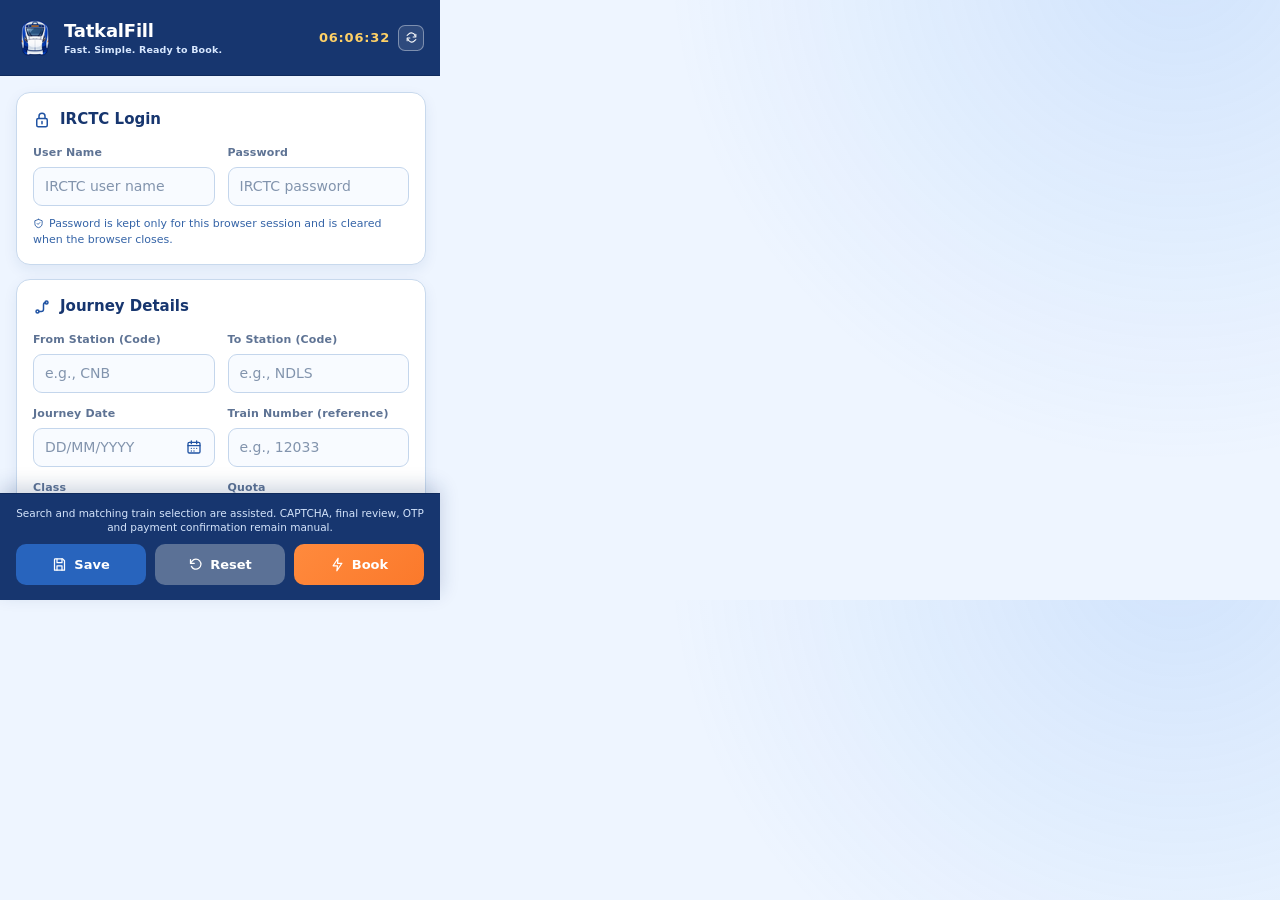
==== extension/popup.html @ 0eace565 "feat: add TatkalFill product website" ====
<!DOCTYPE html>
<html lang="en">
  <head>
    <meta charset="UTF-8" />
    <meta name="viewport" content="width=device-width, initial-scale=1.0" />
    <title>TatkalFill</title>
    <!-- Link to your custom stylesheet -->
    <link rel="stylesheet" type="text/css" href="./popup.css" />
  </head>
  <body class="text-slate-200 p-4">
    <svg class="icon-sprite" aria-hidden="true">
      <symbol id="icon-refresh" viewBox="0 0 24 24"><path d="M20 6v5h-5M4 18v-5h5"/><path d="M18.5 9A7 7 0 0 0 6.2 6.2L4 8m16 8-2.2 1.8A7 7 0 0 1 5.5 15"/></symbol>
      <symbol id="icon-lock" viewBox="0 0 24 24"><rect x="5" y="10" width="14" height="11" rx="2"/><path d="M8 10V7a4 4 0 0 1 8 0v3M12 14v3"/></symbol>
      <symbol id="icon-shield" viewBox="0 0 24 24"><path d="M12 3 20 6v6c0 5-3.4 8-8 9-4.6-1-8-4-8-9V6l8-3Z"/><path d="m9 12 2 2 4-4"/></symbol>
      <symbol id="icon-route" viewBox="0 0 24 24"><circle cx="6" cy="18" r="2"/><circle cx="18" cy="6" r="2"/><path d="M8 18h3a3 3 0 0 0 3-3V9a3 3 0 0 1 3-3"/></symbol>
      <symbol id="icon-calendar" viewBox="0 0 24 24"><rect x="3" y="5" width="18" height="16" rx="2"/><path d="M16 3v4M8 3v4M3 10h18M8 14h.01M12 14h.01M16 14h.01M8 18h.01M12 18h.01"/></symbol>
      <symbol id="icon-sliders" viewBox="0 0 24 24"><path d="M4 6h6M14 6h6M4 12h2M10 12h10M4 18h10M18 18h2"/><circle cx="12" cy="6" r="2"/><circle cx="8" cy="12" r="2"/><circle cx="16" cy="18" r="2"/></symbol>
      <symbol id="icon-save" viewBox="0 0 24 24"><path d="M5 3h12l3 3v15H4V4a1 1 0 0 1 1-1Z"/><path d="M8 3v6h8V3M8 21v-7h8v7"/></symbol>
      <symbol id="icon-reset" viewBox="0 0 24 24"><path d="M4 4v6h6"/><path d="M5.5 15a8 8 0 1 0 1-8.5L4 10"/></symbol>
      <symbol id="icon-bolt" viewBox="0 0 24 24"><path d="m13 2-8 12h7l-1 8 8-12h-7l1-8Z"/></symbol>
      <symbol id="icon-user" viewBox="0 0 24 24"><circle cx="12" cy="8" r="4"/><path d="M4 21a8 8 0 0 1 16 0"/></symbol>
    </svg>
    <!-- Header Section -->
    <header
      class="flex items-center justify-between pb-3 mb-3 border-b border-slate-700"
    >
      <div class="brand-block">
        <img class="brand-icon" src="./images/icon48.png" alt="" aria-hidden="true" />
        <div class="brand-copy">
          <h1>TatkalFill</h1>
          <p class="brand-tagline">Fast. Simple. Ready to Book.</p>
        </div>
      </div>
      <div class="header-meta">
        <div class="clock-row">
          <div id="liveClock" class="live-clock" aria-label="Current time">--:--:--</div>
          <button id="reloadPopupButton" class="reload-popup-button" type="button" aria-label="Reload extension popup" title="Reload popup">
            <svg class="ui-icon" aria-hidden="true"><use href="#icon-refresh"></use></svg>
          </button>
        </div>
        <div id="status" class="text-xs font-medium px-2 py-1 rounded"></div>
      </div>
    </header>

    <!-- Main scrollable area -->
    <main class="max-h-[500px] overflow-y-auto pr-2">
      <!-- IRCTC Login Section -->
      <div class="bg-slate-800 p-4 rounded-lg mb-4 shadow-md">
        <h2
          class="text-lg font-semibold text-white mb-3 flex items-center gap-2"
        >
          <svg class="ui-icon" aria-hidden="true"><use href="#icon-lock"></use></svg>IRCTC Login
        </h2>
        <div class="grid grid-cols-2 gap-4">
          <div>
            <label for="irctcUsername" class="block text-xs font-medium text-slate-400 mb-1">User Name</label>
            <input
              type="text"
              id="irctcUsername"
              autocomplete="username"
              placeholder="IRCTC user name"
              class="w-full bg-slate-700 border border-slate-600 rounded-md px-3 py-1.5 text-sm focus:ring-2 focus:ring-blue-500 focus:outline-none"
            />
          </div>
          <div>
            <label for="irctcPassword" class="block text-xs font-medium text-slate-400 mb-1">Password</label>
            <input
              type="password"
              id="irctcPassword"
              autocomplete="current-password"
              placeholder="IRCTC password"
              class="w-full bg-slate-700 border border-slate-600 rounded-md px-3 py-1.5 text-sm focus:ring-2 focus:ring-blue-500 focus:outline-none"
            />
          </div>
        </div>
        <p class="login-storage-note"><svg class="ui-icon" aria-hidden="true"><use href="#icon-shield"></use></svg>Password is kept only for this browser session and is cleared when the browser closes.</p>
      </div>

      <!-- Journey Details Section -->
      <div class="bg-slate-800 p-4 rounded-lg mb-4 shadow-md">
        <h2
          class="text-lg font-semibold text-white mb-3 flex items-center gap-2"
        >
          <svg class="ui-icon" aria-hidden="true"><use href="#icon-route"></use></svg>Journey Details
        </h2>
        <div class="grid grid-cols-2 gap-4">
          <div>
            <label
              for="fromStation"
              class="block text-xs font-medium text-slate-400 mb-1"
              >From Station (Code)</label
            ><input
              type="text"
              id="fromStation"
              placeholder="e.g., CNB"
              class="w-full bg-slate-700 border border-slate-600 rounded-md px-3 py-1.5 text-sm focus:ring-2 focus:ring-blue-500 focus:outline-none"
              formcontrolname="origin"
            />
          </div>
          <div>
            <label
              for="toStation"
              class="block text-xs font-medium text-slate-400 mb-1"
              >To Station (Code)</label
            ><input
              type="text"
              id="toStation"
              placeholder="e.g., NDLS"
              class="w-full bg-slate-700 border border-slate-600 rounded-md px-3 py-1.5 text-sm focus:ring-2 focus:ring-blue-500 focus:outline-none"
              formcontrolname="destination"
            />
          </div>
          <div>
            <label
              for="journeyDate"
              class="block text-xs font-medium text-slate-400 mb-1"
              >Journey Date</label
            ><div class="date-picker-field">
              <input
                type="text"
                id="journeyDate"
                placeholder="DD/MM/YYYY"
                readonly
                aria-label="Journey Date DD/MM/YYYY"
                class="w-full bg-slate-700 border border-slate-600 rounded-md px-3 py-1.5 text-sm"
              />
              <button type="button" id="datePickerButton" aria-label="Choose journey date"><svg class="ui-icon" aria-hidden="true"><use href="#icon-calendar"></use></svg></button>
              <input type="date" id="journeyDatePicker" tabindex="-1" aria-hidden="true" />
            </div>
          </div>
          <div>
            <label
              for="trainNumber"
              class="block text-xs font-medium text-slate-400 mb-1"
              >Train Number (reference)</label
            ><input
              type="text"
              id="trainNumber"
              placeholder="e.g., 12033"
              class="w-full bg-slate-700 border border-slate-600 rounded-md px-3 py-1.5 text-sm focus:ring-2 focus:ring-blue-500 focus:outline-none"
            />
          </div>
          <div class="col-span-1">
            <label
              for="class"
              class="block text-xs font-medium text-slate-400 mb-1"
              >Class</label
            ><select
              id="class"
              class="w-full bg-slate-700 border border-slate-600 rounded-md px-3 py-1.5 text-sm focus:ring-2 focus:ring-blue-500 focus:outline-none"
              formcontrolname="journeyClass"
            >
              <option value="CC">AC Chair car (CC)</option>
              <option value="EC">Exec. Chair Car (EC)</option>
              <option value="SL">Sleeper (SL)</option>
              <option value="3A">AC 3 Tier (3A)</option>
              <option value="2A">AC 2 Tier (2A)</option>
              <option value="1A">AC First Class (1A)</option>
              <option value="3E">AC 3 Economy (3E)</option>
              <option value="2S">Second Sitting (2S)</option>
            </select>
          </div>
          <div class="col-span-1">
            <label
              for="quota"
              class="block text-xs font-medium text-slate-400 mb-1"
              >Quota</label
            ><select
              id="quota"
              class="w-full bg-slate-700 border border-slate-600 rounded-md px-3 py-1.5 text-sm focus:ring-2 focus:ring-blue-500 focus:outline-none"
              formcontrolname="journeyQuota"
            >
              <option value="TQ">TATKAL</option>
              <option value="GN">GENERAL</option>
              <option value="PT">PREMIUM TATKAL</option>
            </select>
          </div>
        </div>
      </div>

      <div id="passenger-details"></div>
      <p class="berth-policy-note"><strong>Berth preference:</strong> Please select a preference for each passenger. If left as No preference, IRCTC will use the saved passenger preference when available. Maximum limits per ticket: Lower for 2 passengers and Side Lower for 1 passenger. Exceeding these limits causes an IRCTC validation error.</p>

      <div class="bg-slate-800 p-4 rounded-lg mb-4 shadow-md">
        <h2
          class="text-lg font-semibold text-white mb-3 flex items-center gap-2"
        >
          <svg class="ui-icon" aria-hidden="true"><use href="#icon-sliders"></use></svg>Other Preferences
        </h2>
        <div class="space-y-4">
          <div class="flex items-start">
            <input
              id="autoUpgradation"
              type="checkbox"
              class="h-4 w-4 mt-1 rounded border-gray-300 text-blue-600 focus:ring-blue-500"
              formcontrolname="autoUpgradationSelected"
            /><label
              for="autoUpgradation"
              class="ml-3 block text-sm font-medium text-slate-300"
              >Consider for Auto Upgradation</label
            >
          </div>
          <div class="flex items-start">
            <input
              id="bookOnlyIfConfirmed"
              type="checkbox"
              class="h-4 w-4 mt-1 rounded border-gray-300 text-blue-600 focus:ring-blue-500"
            /><label
              for="bookOnlyIfConfirmed"
              class="ml-3 block text-sm font-medium text-slate-300"
              formcontrolname="bookOnlyIfCnf"
              >Book only if confirm berths are allotted</label
            >
          </div>
          <div>
            <label
              for="coachNumber"
              class="block text-xs font-medium text-slate-400 mb-1"
              >Preferred Coach No.</label
            ><input
              type="text"
              id="coachNumber"
              placeholder="e.g., B11"
              class="w-full bg-slate-700 border border-slate-600 rounded-md px-3 py-1.5 text-sm focus:ring-2 focus:ring-blue-500 focus:outline-none"
              formcontrolname="coachId"
            />
          </div>
          <div>
            <label
              for="mobileNumber"
              class="block text-xs font-medium text-slate-400 mb-1"
              >Mobile Number</label
            ><input
              type="text"
              id="mobileNumber"
              placeholder="10-digit mobile number"
              class="w-full bg-slate-700 border border-slate-600 rounded-md px-3 py-1.5 text-sm focus:ring-2 focus:ring-blue-500 focus:outline-none"
              formcontrolname="mobileNumber"
            />
          </div>
          <div>
            <label
              for="paymentMode"
              class="block text-xs font-medium text-slate-400 mb-1"
              >Payment Mode</label
            ><select
              id="paymentMode"
              class="w-full bg-slate-700 border border-slate-600 rounded-md px-3 py-1.5 text-sm focus:ring-2 focus:ring-blue-500 focus:outline-none"
              formcontrolname="paymentType"
            >
              <option value="UPI">Pay through BHIM/UPI</option>
              <option value="CCDC">Pay through Credit/Debit Cards</option>
            </select>
          </div>
        </div>
      </div>
    </main>

    <!-- Action Buttons Footer -->
    <footer class="pt-3 border-t border-slate-700">
      <p class="safety-note">Search and matching train selection are assisted. CAPTCHA, final review, OTP and payment confirmation remain manual.</p>
      <div class="grid grid-cols-3 gap-2">
        <button
          id="saveButton"
          class="w-full flex items-center justify-center gap-2 bg-blue-600 hover:bg-blue-700 text-white font-semibold py-2 rounded-md transition-all duration-200"
        >
          <svg class="ui-icon" aria-hidden="true"><use href="#icon-save"></use></svg>Save
        </button>
        <button
          id="clearButton"
          class="w-full flex items-center justify-center gap-2 bg-red-600 hover:bg-red-700 text-white font-semibold py-2 rounded-md transition-all duration-200"
        >
          <svg class="ui-icon" aria-hidden="true"><use href="#icon-reset"></use></svg>Reset
        </button>
        <button
          id="bookButton"
          class="w-full flex items-center justify-center gap-2 bg-green-600 hover:bg-green-700 text-white font-semibold py-2 rounded-md transition-all duration-200"
        >
          <svg class="ui-icon" aria-hidden="true"><use href="#icon-bolt"></use></svg>Book
        </button>
      </div>
    </footer>

    <script src="./popup.js"></script>
  </body>
</html>
---- extension/popup.css ----
:root {
  color-scheme: light;
  --navy: #17366f;
  --surface: #ffffff;
  --surface-2: #edf5ff;
  --line: #c4d6ec;
  --text: #17315e;
  --muted: #5e7394;
  --accent: #2053a3;
  --accent-dark: #173d7d;
  --gold: #ffd166;
  --lavender: #7388aa;
  --orange: #fb792b;
  --red: #e35d68;
}

* { box-sizing: border-box; }

.icon-sprite {
  position: absolute;
  width: 0;
  height: 0;
  overflow: hidden;
}

.ui-icon {
  width: 1em;
  height: 1em;
  flex: 0 0 auto;
  fill: none;
  stroke: currentColor;
  stroke-width: 2;
  stroke-linecap: round;
  stroke-linejoin: round;
}

html, body { margin: 0; }

body {
  width: 440px;
  height: 600px;
  padding: 0;
  overflow: hidden;
  display: flex;
  flex-direction: column;
  color: var(--text);
  background:
    radial-gradient(circle at 92% -8%, rgba(67, 145, 239, .17), transparent 38%),
    #eef5ff;
  font: 14px/1.45 Inter, ui-sans-serif, system-ui, -apple-system, "Segoe UI", sans-serif;
}

.login-storage-note {
  margin: 10px 0 0;
  color: #3564a7;
  font-size: 11px;
  line-height: 1.45;
}

.login-storage-note .ui-icon {
  margin-right: 5px;
  vertical-align: -2px;
}

header {
  min-height: 76px;
  padding: 12px 16px;
  display: flex;
  align-items: center;
  justify-content: space-between;
  border-bottom: 1px solid #102b5d;
  background: var(--navy);
}

.brand-block { min-width: 0; display: flex; align-items: center; gap: 10px; }
.brand-icon { width: 38px; height: 38px; flex: 0 0 auto; object-fit: contain; }
.brand-copy { min-width: 0; }
h1 { margin: 0; color: #fff; font-size: 18px; line-height: 1.1; letter-spacing: -.2px; }
.brand-tagline { margin: 4px 0 0; color: #d8e8ff; font-size: 9.5px; font-weight: 600; line-height: 1; letter-spacing: .15px; white-space: nowrap; }

.header-meta {
  display: flex;
  align-items: flex-end;
  flex-direction: column;
  gap: 4px;
  min-width: 82px;
}

.clock-row {
  display: flex;
  align-items: center;
  gap: 8px;
}

.live-clock {
  color: var(--gold);
  font-size: 13px;
  font-weight: 750;
  line-height: 1;
  letter-spacing: .8px;
  font-variant-numeric: tabular-nums;
}

.reload-popup-button {
  width: 26px;
  height: 26px;
  padding: 0;
  display: inline-flex;
  align-items: center;
  justify-content: center;
  border: 1px solid rgba(255, 255, 255, .38);
  border-radius: 7px;
  color: #fff;
  background: rgba(255, 255, 255, .1);
  cursor: pointer;
  transition: background .18s ease, border-color .18s ease, transform .18s ease;
}

.reload-popup-button .ui-icon {
  color: currentColor;
  width: 13px;
  height: 13px;
}

.reload-popup-button:hover {
  border-color: rgba(255, 255, 255, .72);
  background: rgba(255, 255, 255, .2);
}

.reload-popup-button:active {
  transform: rotate(35deg) scale(.94);
}

.reload-popup-button:focus-visible {
  outline: 2px solid var(--accent);
  outline-offset: 2px;
}

#status:empty { display: none; }
#status { padding: 5px 8px; border-radius: 999px; font-size: 11px; font-weight: 700; }
.bg-green-500 { background: #16794f; }
.bg-red-500 { background: #ad3434; }

main {
  min-height: 0;
  max-height: none;
  flex: 1;
  padding: 16px 14px 4px 16px;
  overflow-y: auto;
  overscroll-behavior: contain;
}

main > div, main > section, #passenger-details > section {
  margin: 0 0 14px;
  padding: 16px;
  border: 1px solid #c8d9ed;
  border-radius: 14px;
  background: var(--surface);
  box-shadow: 0 5px 14px rgba(25, 66, 125, .08);
  contain: layout paint;
}

#passenger-details { margin: 0; padding: 0; border: 0; background: none; box-shadow: none; }

.berth-policy-note {
  margin: -2px 0 14px;
  padding: 11px 13px;
  border: 1px solid #f3bd86;
  border-radius: 10px;
  color: #7a4a1f;
  background: #fff6e9;
  font-size: 11px;
  line-height: 1.5;
}

.berth-policy-note strong { color: #d86116; }

h2 {
  display: flex;
  align-items: center;
  gap: 9px;
  margin: 0 0 14px;
  color: var(--navy);
  font-size: 15px;
  font-weight: 750;
}
h2 .ui-icon { width: 18px; height: 18px; color: var(--accent); }

.grid { display: grid; }
.grid-cols-2 { grid-template-columns: repeat(2, minmax(0, 1fr)); }
.grid-cols-3 { grid-template-columns: repeat(3, minmax(0, 1fr)); }
.gap-4 { gap: 13px; }
.col-span-3 { grid-column: span 3; }
.space-y-4 { display: grid; gap: 13px; }

label {
  display: block;
  margin: 0 0 6px;
  color: var(--muted);
  font-size: 11px;
  font-weight: 650;
  letter-spacing: .15px;
}

input:not([type="checkbox"]), select {
  display: block;
  width: 100%;
  height: 39px;
  padding: 0 11px;
  border: 1px solid var(--line);
  border-radius: 9px;
  outline: none;
  color: var(--text);
  background-color: #f8fbff;
  font: inherit;
  transition: border-color .14s ease, box-shadow .14s ease, background-color .14s ease;
}

select {
  -webkit-appearance: none;
  appearance: none;
  padding-right: 40px;
  background-image: url("data:image/svg+xml,%3Csvg xmlns='http://www.w3.org/2000/svg' width='14' height='14' viewBox='0 0 24 24' fill='none' stroke='%2317366f' stroke-width='2.2' stroke-linecap='round' stroke-linejoin='round'%3E%3Cpath d='m6 9 6 6 6-6'/%3E%3C/svg%3E");
  background-repeat: no-repeat;
  background-position: right 14px center;
  background-size: 14px 14px;
}

input::placeholder { color: #8294ad; }
input:not([type="checkbox"]):hover, select:hover { border-color: #779bc8; }
input:not([type="checkbox"]):focus, select:focus {
  border-color: var(--accent);
  background-color: #fff;
  box-shadow: 0 0 0 3px rgba(32, 83, 163, .13);
}

.date-picker-field { position: relative; display: flex; }
.date-picker-field #journeyDate { padding-right: 43px; cursor: pointer; }
.date-picker-field #datePickerButton {
  position: absolute;
  top: 1px;
  right: 1px;
  width: 39px;
  height: 37px;
  border-radius: 0 8px 8px 0;
  color: var(--accent);
  background: transparent;
  box-shadow: none;
}
.date-picker-field #datePickerButton { display: inline-flex; align-items: center; justify-content: center; }
.date-picker-field #datePickerButton:hover { transform: none; background: rgba(32, 83, 163, .09); }
.date-picker-field #datePickerButton .ui-icon { width: 16px; height: 16px; }
.date-picker-field #journeyDatePicker {
  position: absolute;
  right: 4px;
  bottom: 2px;
  width: 1px;
  height: 1px;
  padding: 0;
  opacity: 0;
  pointer-events: none;
}

.flex.items-start { display: flex; align-items: center; gap: 10px; }
.flex.items-start label { margin: 0; color: #314d78; font-size: 13px; cursor: pointer; }
input[type="checkbox"] {
  width: 17px;
  height: 17px;
  margin: 0;
  accent-color: var(--accent);
  cursor: pointer;
}

footer {
  flex: 0 0 auto;
  position: relative;
  z-index: 2;
  padding: 12px 16px 15px;
  border-top: 1px solid #102b5d;
  background: var(--navy);
  box-shadow: 0 -7px 18px rgba(18, 51, 105, .2);
}

.safety-note {
  margin: 0 0 10px;
  color: #d4e4fb;
  font-size: 10.5px;
  line-height: 1.35;
  text-align: center;
}

footer .grid { grid-template-columns: repeat(3, minmax(0, 1fr)); gap: 9px; }
button {
  height: 41px;
  border: 0;
  border-radius: 10px;
  color: white;
  font: 750 13px/1 Inter, ui-sans-serif, system-ui, sans-serif;
  cursor: pointer;
  transition: transform .14s ease, background-color .14s ease, border-color .14s ease;
}
button:hover { transform: translateY(-1px); }
button:active { transform: translateY(0); }
#saveButton { background: #2864bd; }
#saveButton:hover { background: #3272ce; }
#clearButton { background: #5b7196; color: #fff; }
#clearButton:hover { background: #6980a5; }
#bookButton { background: linear-gradient(135deg, #ff8a3d, var(--orange)); }
#bookButton:hover { background: linear-gradient(135deg, #ff9852, #ef6d1d); }
footer button {
  display: inline-flex;
  align-items: center;
  justify-content: center;
  gap: 7px;
  white-space: nowrap;
}
footer button .ui-icon {
  width: 15px;
  height: 15px;
  display: block;
}

::-webkit-scrollbar { width: 6px; }
::-webkit-scrollbar-track { background: transparent; }
::-webkit-scrollbar-thumb { border-radius: 999px; background: #7ea2cf; }
::-webkit-scrollbar-thumb:hover { background: #5f88bb; }
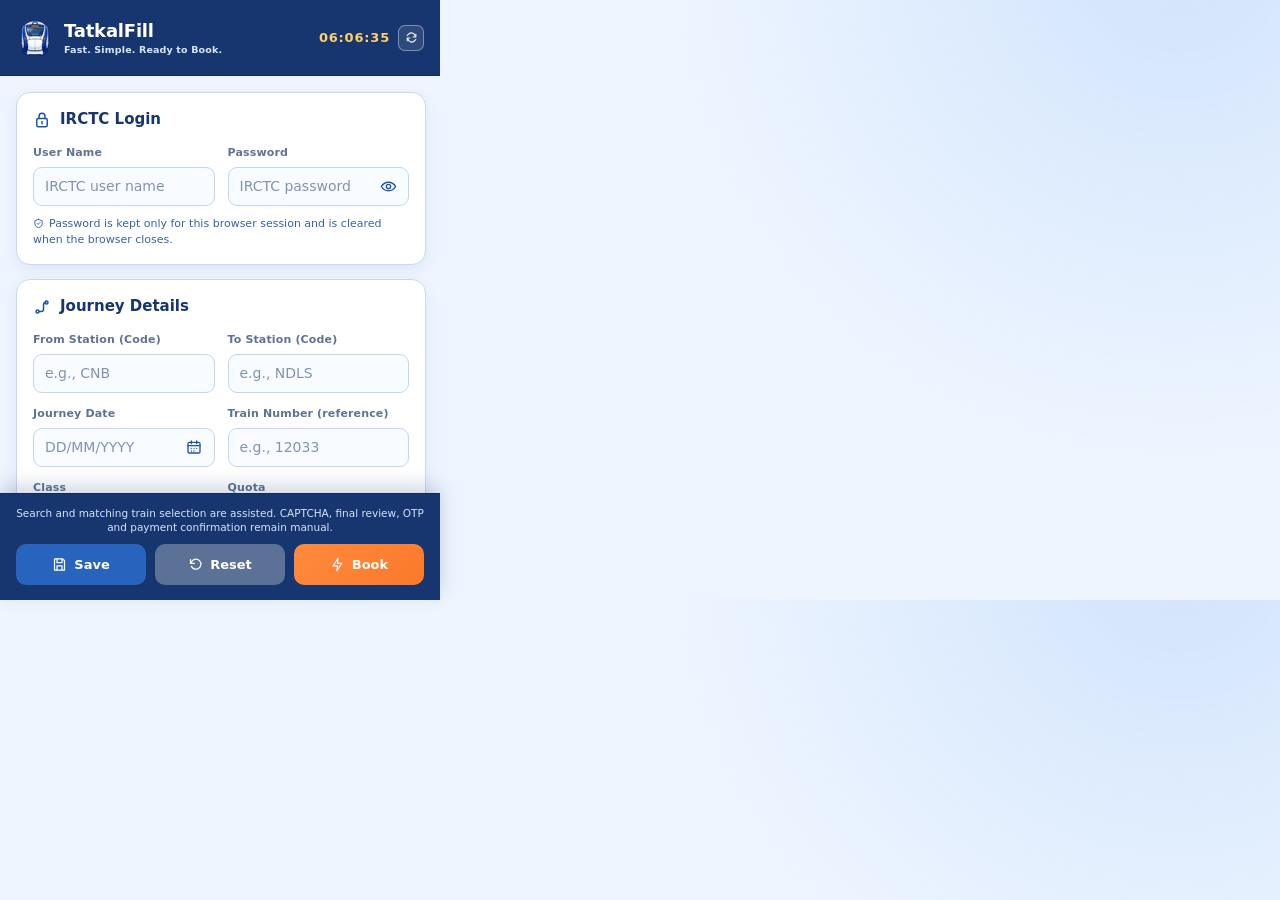
==== commit f58bdc4e: "feat: add consistent password visibility toggle" ====
--- a/extension/popup.html
+++ b/extension/popup.html
@@ -19,6 +19,8 @@
       <symbol id="icon-reset" viewBox="0 0 24 24"><path d="M4 4v6h6"/><path d="M5.5 15a8 8 0 1 0 1-8.5L4 10"/></symbol>
       <symbol id="icon-bolt" viewBox="0 0 24 24"><path d="m13 2-8 12h7l-1 8 8-12h-7l1-8Z"/></symbol>
       <symbol id="icon-user" viewBox="0 0 24 24"><circle cx="12" cy="8" r="4"/><path d="M4 21a8 8 0 0 1 16 0"/></symbol>
+      <symbol id="icon-eye" viewBox="0 0 24 24"><path d="M2 12s3.5-6 10-6 10 6 10 6-3.5 6-10 6S2 12 2 12Z"/><circle cx="12" cy="12" r="3"/></symbol>
+      <symbol id="icon-eye-off" viewBox="0 0 24 24"><path d="m3 3 18 18M10.6 6.2A10.7 10.7 0 0 1 12 6c6.5 0 10 6 10 6a18 18 0 0 1-2.1 2.9M6.6 6.6C3.6 8.5 2 12 2 12s3.5 6 10 6c1.5 0 2.8-.3 4-.7M9.9 9.9a3 3 0 0 0 4.2 4.2"/></symbol>
     </svg>
     <!-- Header Section -->
     <header
@@ -64,13 +66,26 @@
           </div>
           <div>
             <label for="irctcPassword" class="block text-xs font-medium text-slate-400 mb-1">Password</label>
-            <input
-              type="password"
-              id="irctcPassword"
-              autocomplete="current-password"
-              placeholder="IRCTC password"
-              class="w-full bg-slate-700 border border-slate-600 rounded-md px-3 py-1.5 text-sm focus:ring-2 focus:ring-blue-500 focus:outline-none"
-            />
+            <div class="password-field">
+              <input
+                type="password"
+                id="irctcPassword"
+                autocomplete="current-password"
+                placeholder="IRCTC password"
+                class="w-full bg-slate-700 border border-slate-600 rounded-md px-3 py-1.5 text-sm focus:ring-2 focus:ring-blue-500 focus:outline-none"
+              />
+              <button
+                type="button"
+                id="passwordToggleButton"
+                class="password-toggle-button"
+                aria-label="Show password"
+                aria-pressed="false"
+                title="Show password"
+              >
+                <svg class="ui-icon password-show-icon" aria-hidden="true"><use href="#icon-eye"></use></svg>
+                <svg class="ui-icon password-hide-icon" aria-hidden="true"><use href="#icon-eye-off"></use></svg>
+              </button>
+            </div>
           </div>
         </div>
         <p class="login-storage-note"><svg class="ui-icon" aria-hidden="true"><use href="#icon-shield"></use></svg>Password is kept only for this browser session and is cleared when the browser closes.</p>
--- a/extension/popup.css
+++ b/extension/popup.css
@@ -234,6 +234,70 @@
   box-shadow: 0 0 0 3px rgba(32, 83, 163, .13);
 }
 
+.password-field {
+  position: relative;
+  display: flex;
+}
+
+.password-field #irctcPassword {
+  padding-right: 43px;
+}
+
+.password-field #irctcPassword::-ms-reveal,
+.password-field #irctcPassword::-ms-clear {
+  display: none;
+}
+
+.password-field #irctcPassword::-webkit-credentials-auto-fill-button {
+  visibility: hidden;
+  pointer-events: none;
+  position: absolute;
+  right: 0;
+}
+
+.password-toggle-button {
+  position: absolute;
+  top: 1px;
+  right: 1px;
+  z-index: 1;
+  width: 39px;
+  height: 37px;
+  padding: 0;
+  display: inline-flex;
+  align-items: center;
+  justify-content: center;
+  border: 0;
+  border-radius: 0 8px 8px 0;
+  color: var(--accent);
+  background: transparent;
+  box-shadow: none;
+}
+
+.password-toggle-button:hover {
+  color: var(--navy);
+  background: rgba(32, 83, 163, .09);
+  transform: none;
+}
+
+.password-toggle-button:focus-visible {
+  outline: 2px solid var(--accent);
+  outline-offset: -3px;
+}
+
+.password-toggle-button .ui-icon {
+  width: 17px;
+  height: 17px;
+}
+
+.password-hide-icon,
+.password-toggle-button[aria-pressed="true"] .password-show-icon {
+  display: none;
+}
+
+.password-toggle-button[aria-pressed="true"] .password-hide-icon {
+  display: block;
+}
+
 .date-picker-field { position: relative; display: flex; }
 .date-picker-field #journeyDate { padding-right: 43px; cursor: pointer; }
 .date-picker-field #datePickerButton {
